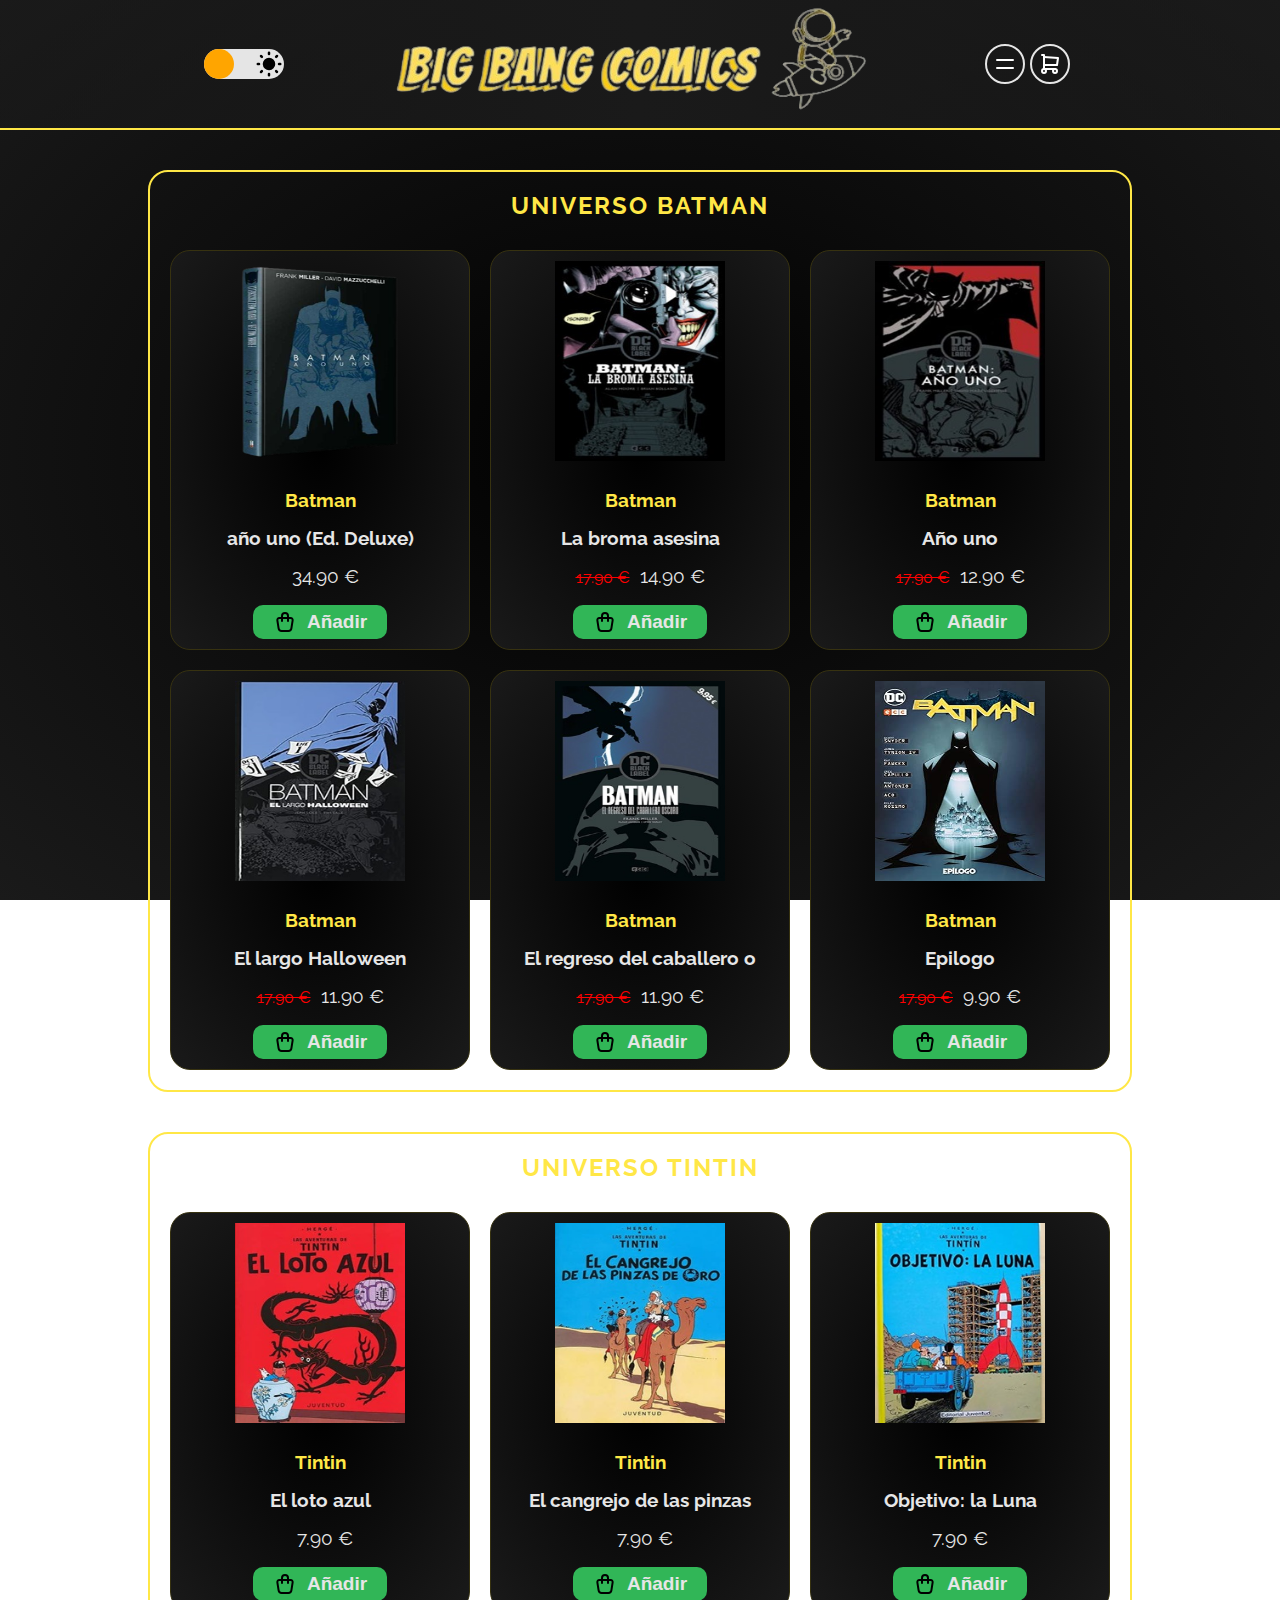
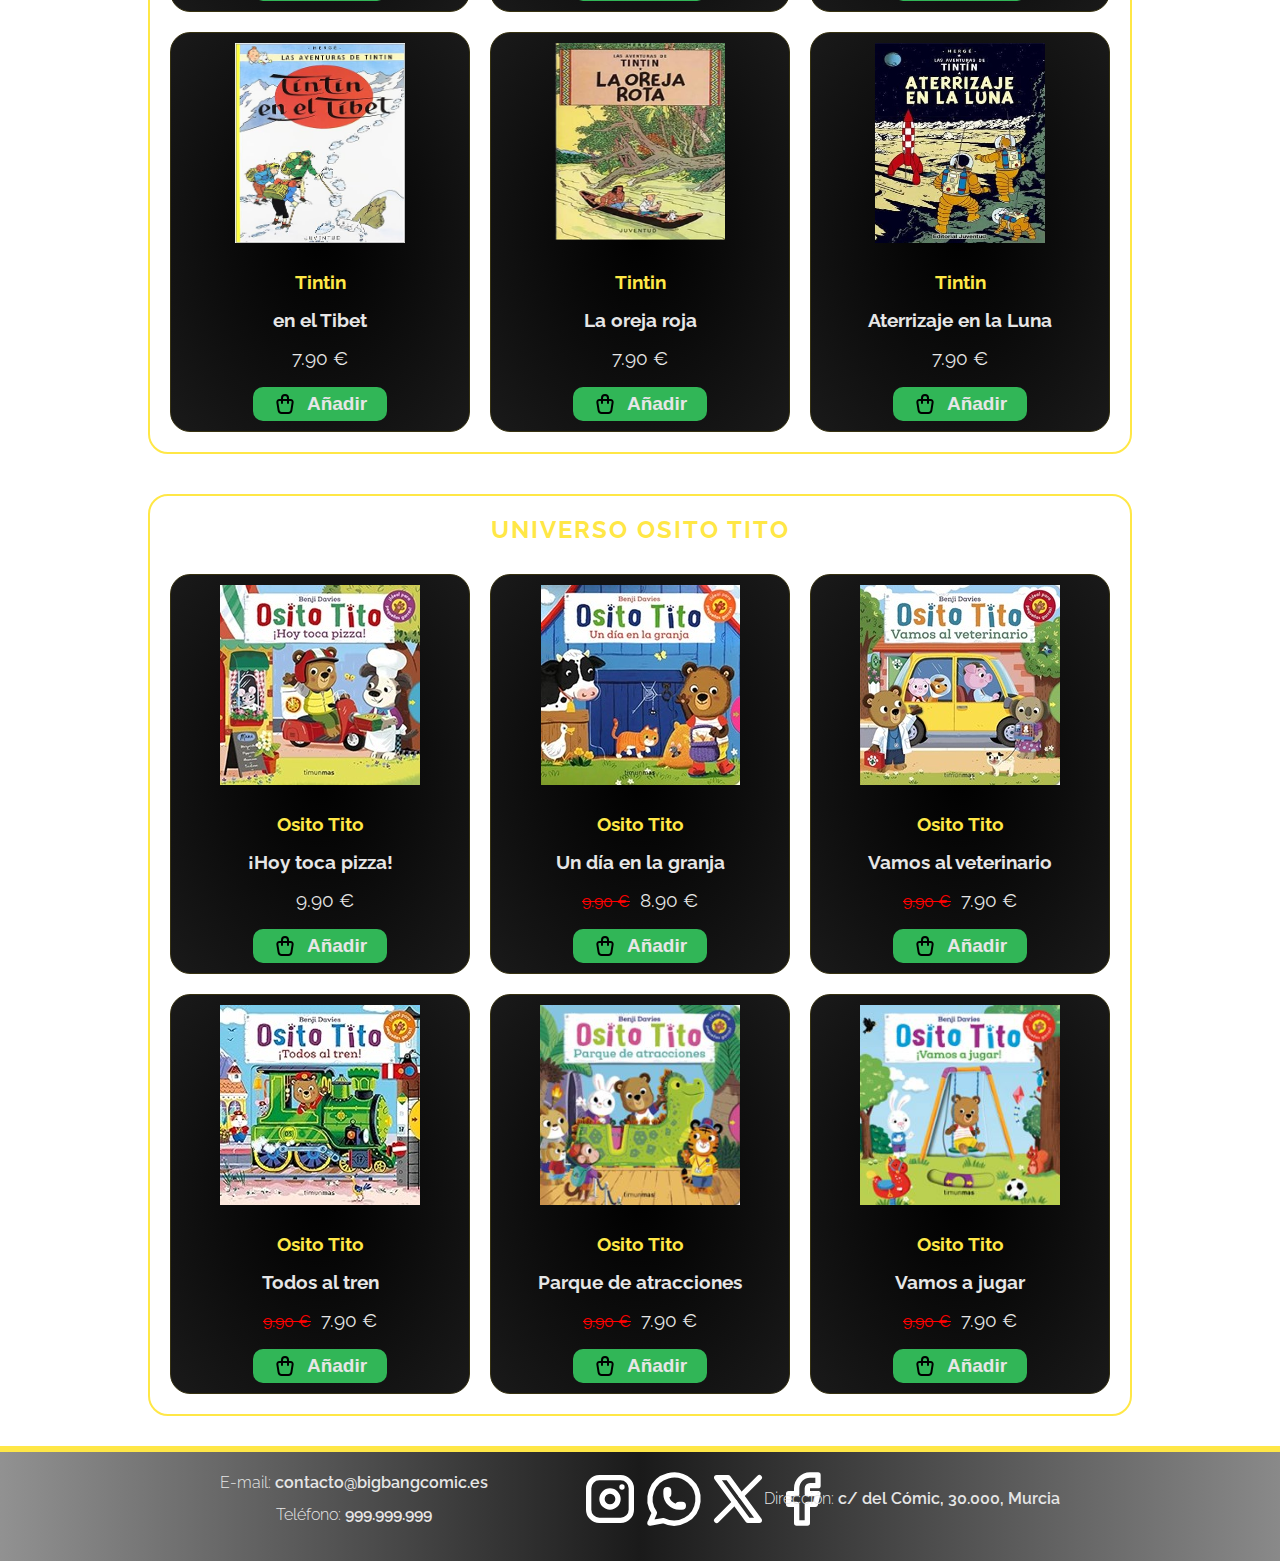
==== index.html @ 3206ce64 "first commit" ====
<!DOCTYPE html>
<html lang="es">
<head>
    <meta charset="UTF-8">
    <meta name="viewport" content="width=device-width, initial-scale=1.0">
    <title>Big Bang - Index </title>
    <link rel="preconnect" href="https://fonts.googleapis.com">
    <link rel="preconnect" href="https://fonts.gstatic.com" crossorigin>
    <link href="https://fonts.googleapis.com/css2?family=Playfair+Display:ital,wght@0,700;1,700&family=Raleway:ital,wght@0,100..900;1,100..900&display=swap" rel="stylesheet">
    <link rel="stylesheet" href="/CSS/style.css">
</head>

<body>

        <header class="header">
            <div class="header-contenedor centrar-min">
    
                <div class="interruptor">
                    <button class="pulsador-modo" id="pulsador-modo">
                        <span> <img src="/imagenes/iconos/moon.svg" alt="" class="luna"> </span>
                        <span> <img src="/imagenes/iconos/sun.svg" class="sol" alt=""> </span>
                    </button>
                </div>
    
                <div class="logo-nombre">
                    <div class="nombre">
                        <img class="nombre" src="/imagenes/img/banner-nombre.png" alt="" class="nombre-cabecera">
                    </div>
                    
                    <img src="/imagenes/img/batman.png" alt="" class="batman-img">

                </div>
                
                <div class="botones">
                    <div class="btn" id="interruptor-menu">
                        <img src="/imagenes/iconos/menu-blanco.svg" id="menu" class="menu" alt="">
                    </div>
                    
    
                    <div class="btn" id="compra">
                        <img src="/imagenes/iconos/carro-blanco.svg" alt="" id="carro">
                    </div>


                </div>
            </div>


        </header>

        <!-- M E N U  -->
        <nav class="menu-principal" id="menu-principal">
            <img src="/imagenes/iconos/cerrar-blanco.svg" id="cerrar-menu" class="cerrar-menu" alt="">

            <div class="elemento-lista">
                <ul class="lista">
                    <li class="elemento-lista">
                        <div class="elemento-menu">
                            <a class="enlace-menu" href="/home.html"> Home </a>
                        </div>
                    </li>

                    <li class="elemento-lista">
                        <div class="elemento-menu">
                            <a class="enlace-menu" href="/index.html"> Cómics </a>
                        </div>
                    </li>
        
                    <li class="elemento-lista">
                        <div class="elemento-menu">
                            <a class="enlace-menu" href="/contacto.html"> Contacto </a>
                        </div>
                    </li>
                </ul>
            </div>
        </nav> 

        <!-- CARRITO -->
        <div class="contenedor-carrito" id="contenedor-carrito">
            <ul>
                <li class="menu-compra"> 
                    <div class="carrito" id="carrito">
                        <img src="/imagenes/iconos/cerrar-blanco.svg" id="cerrar-carrito" class="cerrar-carrito" alt="">
                        <table class="lista-carrito">
                            <thead>
                                <tr>
                                    <th>Artículo</th>
                                    <th>Precio</th>
                                    <th>Cantidad</th>
                                    <th></th>
                                </tr>
                            </thead>
    
                            <tbody></tbody>
                        </table>

                        <a id="vaciar" class="vaciar"> Vaciar Carrito</a>
                    </div>
                </li>
            </ul>
        </div> 
        
        <!-- MAIN -->

        <main class="main-productos centrar-max">
            <section class="seccion seccion-batman centrar" id="lista-productos">
                <div class="elemento-index desplegable" id="elemento-menu">
                    <div class="titulo-seccion">
                        <h2>Universo Batman</h2>
                    </div>
                </div>
                
                <div class="contenidos centrar-max">

                    <div class="contenido-principal centrar-max">

                        <div class="elemento-seccion-principal centrar-max">

                            <div class="imagen-seccion-principal">
                                <img src="/imagenes/img/batman-05.png" alt="" class="imagen-producto-principal imagen-principal-batman">
                            </div>

                            <div class="producto-seccion-principal">
                                <div class="datos-seccion info-producto">
                                    <div class="titulo-datos" id="b5">
                                        <div>
                                            <h4 class="nombre-seccion nombre-producto"> Batman </h4>
                                        </div>

                                        <div>
                                            <h4 class="nombre-titulo nombre-producto"> año uno (Ed. Deluxe) </h4>
                                        </div>
                                    </div>
                                    <div class="precio-datos">
                                        <p> <p class="precio-producto"> 34.90 €</p>
                                    </div>

                                    <button class="agregar-seccion">
                                        <img src="/imagenes/iconos/bolsa-compra-negra.svg" alt="" class="agregar-carrito">
                                        <p class="agregar-carrito">Añadir</p>
                                    </button>
                                </div>

                            </div>

                            
                        </div>
                    
                        <div class="elemento-seccion-principal centrar-max">

                            <div class="imagen-seccion-principal">
                                <img src="/imagenes/img/batman-2.jpeg" alt="" class="imagen-producto-principal imagen-principal-batman">
                            </div>

                            <div class="producto-seccion-principal">
                                <div class="datos-seccion info-producto">
                                    <div class="titulo-datos" id="b2">
                                        <div>
                                            <h4 class="nombre-seccion nombre-producto"> Batman </h4>
                                        </div>

                                        <div>
                                            <h4 class="nombre-titulo nombre-producto"> La broma asesina </h4>
                                        </div>
                                    </div>
                                    <div class="precio-datos">
                                        <p><span>17.90 €</span> <p class="precio-producto"> 14.90 €</p>
                                    </div>

                                    <button class="agregar-seccion">
                                        <img src="/imagenes/iconos/bolsa-compra-negra.svg" alt="" class="agregar-carrito">
                                        <p class="agregar-carrito">Añadir</p>
                                    </button>
                                </div>

                            </div>

                            
                        </div>

                        <div class="elemento-seccion-principal centrar-max">

                            <div class="imagen-seccion-principal">
                                <img src="/imagenes/img/batman-1.jpeg" alt="" class="imagen-producto-principal imagen-principal-batman">
                            </div>

                            <div class="producto-seccion-principal">
                                <div class="datos-seccion info-producto">
                                    <div class="titulo-datos titulo-datos-secundario" id="b3">
                                        <div>
                                            <h4 class="nombre-seccion nombre-producto"> Batman </h4>
                                        </div>

                                        <div>
                                            <h4 class="nombre-titulo nombre-producto"> Año uno </h4>
                                        </div>
                                    </div>
                                    <div class="precio-datos">
                                        <p> <span>17.90 €</span> </p> <p class="precio-producto"> 12.90 €</p>
                                    </div>
                                    <button class="agregar-seccion">
                                        <img src="/imagenes/iconos/bolsa-compra-negra.svg" alt="" class="agregar-carrito">
                                        <p class="agregar-carrito">Añadir</p>
                                    </button>
                                </div>
                            </div>

                            
                        </div>

                        <div class="elemento-seccion-principal centrar-max">

                            <div class="imagen-seccion-principal">
                                <img src="/imagenes/img/batman-4.jpg" alt="" class="imagen-producto-principal imagen-principal-batman">
                            </div>

                            <div class="producto-seccion-principal">
                                <div class="datos-seccion info-producto">
                                    <div class="titulo-datos titulo-datos-secundario" id="b4">
                                        <div>
                                            <h4 class="nombre-seccion nombre-producto"> Batman </h4>
                                        </div>

                                        <div>
                                            <h4 class="nombre-titulo nombre-producto"> El largo Halloween </h4>
                                        </div>
                                    </div>
                                    <div class="precio-datos">
                                        <p> <span>17.90 €</span> </p> <p class="precio-producto"> 11.90 €</p>
                                    </div>
                                    <button class="agregar-seccion">
                                        <img src="/imagenes/iconos/bolsa-compra-negra.svg" alt="" class="agregar-carrito">
                                        <p class="agregar-carrito">Añadir</p>
                                    </button>
                                </div>
                            </div>

                            
                        </div>

                        <div class="elemento-seccion-principal centrar-max">

                            <div class="imagen-seccion-principal">
                                <img src="/imagenes/img/batman-3pg.jpg" alt="" class="imagen-producto-principal imagen-principal-batman">
                            </div>

                            <div class="producto-seccion-principal">
                                <div class="datos-seccion info-producto">
                                    <div class="titulo-datos titulo-datos-secundario" id="b3">
                                        <div>
                                            <h4 class="nombre-seccion nombre-producto"> Batman </h4>
                                        </div>

                                        <div>
                                            <h4 class="nombre-titulo nombre-producto"> El regreso del caballero o </h4>
                                        </div>
                                    </div>
                                    <div class="precio-datos">
                                        <p> <span>17.90 €</span> </p> <p class="precio-producto"> 11.90 €</p>
                                    </div>
                                    <button class="agregar-seccion">
                                        <img src="/imagenes/iconos/bolsa-compra-negra.svg" alt="" class="agregar-carrito">
                                        <p class="agregar-carrito">Añadir</p>
                                    </button>
                                </div>
                            </div>

                            
                        </div>

                        <div class="elemento-seccion-principal centrar-max">

                            <div class="imagen-seccion-principal">
                                <img src="/imagenes/img/batman-06.jpg" alt="" class="imagen-producto-principal imagen-principal-batman">
                            </div>

                            <div class="producto-seccion-principal">
                                <div class="datos-seccion info-producto">
                                    <div class="titulo-datos titulo-datos-secundario" id="b6">
                                        <div>
                                            <h4 class="nombre-seccion nombre-producto"> Batman </h4>
                                        </div>

                                        <div>
                                            <h4 class="nombre-titulo nombre-producto"> Epilogo </h4>
                                        </div>
                                    </div>
                                    <div class="precio-datos">
                                        <p> <span>17.90 €</span> </p> <p class="precio-producto"> 9.90 €</p>
                                    </div>
                                    <button class="agregar-seccion">
                                        <img src="/imagenes/iconos/bolsa-compra-negra.svg" alt="" class="agregar-carrito">
                                        <p class="agregar-carrito">Añadir</p>
                                    </button>
                                </div>
                            </div>

                            
                        </div>
                    </div>



                </div>

            </section>

            <section class="seccion seccion-tintin" id="lista-productos">
                <div class="elemento-index desplegable" id="elemento-menu">
                    <div class="titulo-seccion">
                        <h2>Universo Tintin</h2>
                    </div>
                </div>
                
                <div class="contenidos centrar-max">

                    <div class="contenido-principal centrar-max">

                        <div class="elemento-seccion-principal centrar-max">

                            <div class="imagen-seccion-principal">
                                <img src="/imagenes/img/tintin1.webp" alt="" class="imagen-producto-principal imagen-principal-tintin">
                            </div>

                            <div class="producto-seccion-principal">
                                <div class="datos-seccion info-producto">
                                    <div class="titulo-datos" id="t1">
                                        <div>
                                            <h4 class="nombre-seccion nombre-producto"> Tintin </h4>
                                        </div>

                                        <div>
                                            <h4 class="nombre-titulo nombre-producto"> El loto azul </h4>
                                        </div>
                                    </div>
                                    <div class="precio-datos">
                                        <p> <p class="precio-producto"> 7.90 €</p>
                                    </div>

                                    <button class="agregar-seccion">
                                        <img src="/imagenes/iconos/bolsa-compra-negra.svg" alt="" class="agregar-carrito">
                                        <p class="agregar-carrito">Añadir</p>
                                    </button>
                                </div>

                            </div>

                            
                        </div>
                    
                        <div class="elemento-seccion-principal centrar-max">

                            <div class="imagen-seccion-principal">
                                <img src="/imagenes/img/tintin2.webp" alt="" class="imagen-producto-principal imagen-principal-tintin">
                            </div>

                            <div class="producto-seccion-principal">
                                <div class="datos-seccion info-producto">
                                    <div class="titulo-datos" id="t2">
                                        <div>
                                            <h4 class="nombre-seccion nombre-producto"> Tintin </h4>
                                        </div>

                                        <div>
                                            <h4 class="nombre-titulo nombre-producto"> El cangrejo de las pinzas</h4>
                                        </div>
                                    </div>
                                    <div class="precio-datos">
                                        <p> <p class="precio-producto"> 7.90 €</p>
                                    </div>

                                    <button class="agregar-seccion">
                                        <img src="/imagenes/iconos/bolsa-compra-negra.svg" alt="" class="agregar-carrito">
                                        <p class="agregar-carrito">Añadir</p>
                                    </button>
                                </div>

                            </div>

                            
                        </div>

                        <div class="elemento-seccion-principal centrar-max">

                            <div class="imagen-seccion-principal">
                                <img src="/imagenes/img/tintin3jpg.jpg" alt="" class="imagen-producto-principal imagen-principal-tintin">
                            </div>

                            <div class="producto-seccion-principal">
                                <div class="datos-seccion info-producto">
                                    <div class="titulo-datos titulo-datos-secundario" id="t3">
                                        <div>
                                            <h4 class="nombre-seccion nombre-producto"> Tintin </h4>
                                        </div>

                                        <div>
                                            <h4 class="nombre-titulo nombre-producto"> Objetivo: la Luna </h4>
                                        </div>
                                    </div>
                                    <div class="precio-datos">
                                        <p class="precio-producto"> 7.90 €</p>
                                    </div>
                                    <button class="agregar-seccion">
                                        <img src="/imagenes/iconos/bolsa-compra-negra.svg" alt="" class="agregar-carrito">
                                        <p class="agregar-carrito">Añadir</p>
                                    </button>
                                </div>
                            </div>

                            
                        </div>

                        <div class="elemento-seccion-principal centrar-max">

                            <div class="imagen-seccion-principal">
                                <img src="/imagenes/img/tintin4.jpg" alt="" class="imagen-producto-principal imagen-principal-tintin">
                            </div>

                            <div class="producto-seccion-principal">
                                <div class="datos-seccion info-producto">
                                    <div class="titulo-datos titulo-datos-secundario" id="t4">
                                        <div>
                                            <h4 class="nombre-seccion nombre-producto"> Tintin </h4>
                                        </div>

                                        <div>
                                            <h4 class="nombre-titulo nombre-producto"> en el Tibet </h4>
                                        </div>
                                    </div>
                                    <div class="precio-datos">
                                        <p class="precio-producto"> 7.90 €</p>
                                    </div>
                                    <button class="agregar-seccion">
                                        <img src="/imagenes/iconos/bolsa-compra-negra.svg" alt="" class="agregar-carrito">
                                        <p class="agregar-carrito">Añadir</p>
                                    </button>
                                </div>
                            </div>

                            
                        </div>

                        <div class="elemento-seccion-principal centrar-max">

                            <div class="imagen-seccion-principal">
                                <img src="/imagenes/img/tintin-5.png" alt="" class="imagen-producto-principal imagen-principal-tintin">
                            </div>

                            <div class="producto-seccion-principal">
                                <div class="datos-seccion info-producto">
                                    <div class="titulo-datos titulo-datos-secundario" id="t5">
                                        <div>
                                            <h4 class="nombre-seccion nombre-producto"> Tintin </h4>
                                        </div>

                                        <div>
                                            <h4 class="nombre-titulo nombre-producto"> La oreja roja </h4>
                                        </div>
                                    </div>
                                    <div class="precio-datos">
                                         <p class="precio-producto"> 7.90 €</p>
                                    </div>
                                    <button class="agregar-seccion">
                                        <img src="/imagenes/iconos/bolsa-compra-negra.svg" alt="" class="agregar-carrito">
                                        <p class="agregar-carrito">Añadir</p>
                                    </button>
                                </div>
                            </div>

                            
                        </div>

                        <div class="elemento-seccion-principal centrar-max">

                            <div class="imagen-seccion-principal">
                                <img src="/imagenes/img/tintin-06.jpg" alt="" class="imagen-producto-principal imagen-principal-tintin">
                            </div>

                            <div class="producto-seccion-principal">
                                <div class="datos-seccion info-producto">
                                    <div class="titulo-datos titulo-datos-secundario" id="t6">
                                        <div>
                                            <h4 class="nombre-seccion nombre-producto"> Tintin </h4>
                                        </div>

                                        <div>
                                            <h4 class="nombre-titulo nombre-producto"> Aterrizaje en la Luna </h4>
                                        </div>
                                    </div>
                                    <div class="precio-datos">
                                        <p class="precio-producto"> 7.90 €</p>
                                    </div>
                                    <button class="agregar-seccion">
                                        <img src="/imagenes/iconos/bolsa-compra-negra.svg" alt="" class="agregar-carrito">
                                        <p class="agregar-carrito">Añadir</p>
                                    </button>
                                </div>
                            </div>

                            
                        </div>

                    </div>

                </div>


            </section>

            <section class="seccion seccion-osito" id="lista-productos">
                <div class="elemento-index desplegable centrar-min" id="elemento-menu">
                    <div class="titulo-seccion">
                        <h2>Universo Osito Tito</h2>
                    </div>

                </div>
                
                <div class="contenidos centrar-max">

                    <div class="contenido-principal centrar-max">

                        <div class="elemento-seccion-principal centrar-max">

                            <div class="imagen-seccion-principal">
                                <img src="/imagenes/img/osito-tito1.jpg" alt="" class="imagen-producto-principal imagen-principal-osito">
                            </div>

                            <div class="producto-seccion-principal">
                                <div class="datos-seccion info-producto">
                                    <div class="titulo-datos" id="o1">
                                        <div>
                                            <h4 class="nombre-seccion nombre-producto"> Osito Tito </h4>
                                        </div>

                                        <div>
                                            <h4 class="nombre-titulo nombre-producto"> ¡Hoy toca pizza! </h4>
                                        </div>
                                    </div>
                                    <div class="precio-datos">
                                        <p> <p class="precio-producto"> 9.90 €</p>
                                    </div>

                                    <button class="agregar-seccion">
                                        <img src="/imagenes/iconos/bolsa-compra-negra.svg" alt="" class="agregar-carrito">
                                        <p class="agregar-carrito">Añadir</p>
                                    </button>
                                </div>

                            </div>

                            
                        </div>
                    
                        <div class="elemento-seccion-principal centrar-max">

                            <div class="imagen-seccion-principal">
                                <img src="/imagenes/img/osito-tito2.jpg" alt="" class="imagen-producto-principal imagen-principal-osito">
                            </div>

                            <div class="producto-seccion-principal">
                                <div class="datos-seccion info-producto">
                                    <div class="titulo-datos" id="o2">
                                        <div>
                                            <h4 class="nombre-seccion nombre-producto"> Osito Tito </h4>
                                        </div>

                                        <div>
                                            <h4 class="nombre-titulo nombre-producto"> Un día en la granja</h4>
                                        </div>
                                    </div>
                                    <div class="precio-datos">
                                        <p> <span>9.90 €</span> </p> <p class="precio-producto"> 8.90 €</p>
                                    </div>

                                    <button class="agregar-seccion">
                                        <img src="/imagenes/iconos/bolsa-compra-negra.svg" alt="" class="agregar-carrito">
                                        <p class="agregar-carrito">Añadir</p>
                                    </button>
                                </div>

                            </div>

                            
                        </div>
                    
                        <div class="elemento-seccion-principal centrar-max">

                            <div class="imagen-seccion-principal">
                                <img src="/imagenes/img/osito-tito3.jpg" alt="" class="imagen-producto-principal imagen-principal-osito">
                            </div>

                            <div class="producto-seccion-principal">
                                <div class="datos-seccion info-producto">
                                    <div class="titulo-datos titulo-datos-secundario" id="02">
                                        <div>
                                            <h4 class="nombre-seccion nombre-producto"> Osito Tito </h4>
                                        </div>

                                        <div>
                                            <h4 class="nombre-titulo nombre-producto"> Vamos al veterinario </h4>
                                        </div>
                                    </div>
                                    <div class="precio-datos">
                                        <p> <span>9.90 €</span> </p> <p class="precio-producto"> 7.90 €</p>
                                    </div>
                                    <button class="agregar-seccion">
                                        <img src="/imagenes/iconos/bolsa-compra-negra.svg" alt="" class="agregar-carrito">
                                        <p class="agregar-carrito">Añadir</p>
                                    </button>
                                </div>
                            </div>

                            
                        </div>
    
                        <div class="elemento-seccion-principal centrar-max">

                            <div class="imagen-seccion-principal">
                                <img src="/imagenes/img/osito-tito4.jpg" alt="" class="imagen-producto-principal imagen-principal-osito">
                            </div>

                            <div class="producto-seccion-principal">
                                <div class="datos-seccion info-producto">
                                    <div class="titulo-datos titulo-datos-secundario" id="o4">
                                        <div>
                                            <h4 class="nombre-seccion nombre-producto"> Osito Tito </h4>
                                        </div>

                                        <div>
                                            <h4 class="nombre-titulo nombre-producto"> Todos al tren </h4>
                                        </div>
                                    </div>
                                    <div class="precio-datos">
                                        <p> <span>9.90 €</span> </p> <p class="precio-producto"> 7.90 €</p>
                                    </div>
                                    <button class="agregar-seccion">
                                        <img src="/imagenes/iconos/bolsa-compra-negra.svg" alt="" class="agregar-carrito">
                                        <p class="agregar-carrito">Añadir</p>
                                    </button>
                                </div>

                            </div>

                            
                        </div>
                
                        <div class="elemento-seccion-principal centrar-max">

                            <div class="imagen-seccion-principal">
                                <img src="/imagenes/img/osito-tito5.webp" alt="" class="imagen-producto-principal imagen-principal-osito">
                            </div>

                            <div class="producto-seccion-principal">
                                <div class="datos-seccion info-producto">
                                    <div class="titulo-datos titulo-datos-secundario" id="o5">
                                        <div>
                                            <h4 class="nombre-seccion nombre-producto"> Osito Tito </h4>
                                        </div>

                                        <div>
                                            <h4 class="nombre-titulo nombre-producto"> Parque de atracciones </h4>
                                        </div>
                                    </div>
                                    <div class="precio-datos">
                                        <p> <span>9.90 €</span> </p> <p class="precio-producto"> 7.90 €</p>
                                    </div>
                                    <button class="agregar-seccion">
                                        <img src="/imagenes/iconos/bolsa-compra-negra.svg" alt="" class="agregar-carrito">
                                        <p class="agregar-carrito">Añadir</p>
                                    </button>
                                </div>
                            </div>

                            
                        </div>

                                            
                        <div class="elemento-seccion-principal centrar-max">

                            <div class="imagen-seccion-principal">
                                <img src="/imagenes/img/osito-tito6.webp" alt="" class="imagen-producto-principal imagen-principal-osito">
                            </div>

                            <div class="producto-seccion-principal">
                                <div class="datos-seccion info-producto">
                                    <div class="titulo-datos titulo-datos-secundario" id="o6">
                                        <div>
                                            <h4 class="nombre-seccion nombre-producto"> Osito Tito </h4>
                                        </div>

                                        <div>
                                            <h4 class="nombre-titulo nombre-producto"> Vamos a jugar </h4>
                                        </div>
                                    </div>
                                    <div class="precio-datos">
                                        <p> <span>9.90 €</span> </p> <p class="precio-producto"> 7.90 €</p>
                                    </div>
                                    <button class="agregar-seccion">
                                        <img src="/imagenes/iconos/bolsa-compra-negra.svg" alt="" class="agregar-carrito">
                                        <p class="agregar-carrito">Añadir</p>
                                    </button>
                                </div>
                            </div>

                            
                        </div>

                    </div>



                </div>


            </section>
        </main>


        
        <footer class="footer">
            <div class="menu-footer centrar">

                <div class="elementos-footer">
                        <p><span>E-mail: </span>  contacto@bigbangcomic.es</p>
                        <p><span>Teléfono: </span> 999.999.999</p>
                </div>

                <div class="brand">
                    <img src="/imagenes/iconos/brand-instagram.svg" alt="">
                    <img src="/imagenes/iconos/brand-whatsapp.svg" alt="">
                    <img src="/imagenes/iconos/brand-x.svg" alt="">
                    <img src="/imagenes/iconos/brand-facebook.svg" alt="">
                </div>

                <div class="elementos-footer">
                    <p><span>Dirección:</span> c/ del Cómic, 30.000, Murcia </p>
                </div>
            </div>  
        </footer> 
    


        <script src="/JavaScript/modo.js"></script>
        <script src="/JavaScript/menu.js"></script>
        <script src="/JavaScript/desplegable.js"></script>
        <script src="/JavaScript/compra.js"></script>
    </body>
---- CSS/style.css ----
html{
    font-size: 62.5%; /* 1 rem = 10px */
}

*{
    box-sizing: border-box;
    margin: 0;
    padding: 0;
}

/* ------ ------  ------ ------  ------ ------ ------ ------ R O O T ------ ------  ------ ------  ------ ------ ------ ------ */

:root{
    --bg-body: radial-gradient(ellipse,#000000, #1a1a1a );
    --bg-card: linear-gradient(to right, #1a1a1a7a , #1a1a1a , #1a1a1a83 );
    --modo: #e5e5e5;
    --sombra: #1a1a1a;
    --text-color: #e6e6e6;
    --titulo-color: #ffe746;
    --bg-banner: linear-gradient( #12121260, #121212, #121212, #1212123e);
    --borde-principal: .6rem solid var(--amarillo-principal);

    --borde: .2rem solid var(--amarillo-principal);
    --amarillo-principal: #ffe746;
    --transicion: .3s ease;
    --blanco: #e6e6e6;
    --borde-bg: .1rem solid #373210;
    --borde-hover: .1rem solid var(--amarillo-principal);
}

body.claro{
    --bg-body: radial-gradient(ellipse,#ffffff, #e5e5e5);
    --bg-card: linear-gradient(to right, #fefefe, #fefefe);
    --sombra: #e5e5e5;
    --borde-bg: .1rem solid #c8cbef;
    --modo: #010101;

    --text-color: #010101;
    --titulo-color: #010101;     
    --amarillo-principal:#ecbb06;
    --borde-principal: .6rem solid var(--amarillo-principal);
    --borde: .2rem solid var(--amarillo-principal);
}

/* ------ ------  ------ ------  ------ ------ ------ ------ */

/* ------ ------  ------ ------  ------ ------ ------ ------ C E N T R A R ------ ------  ------ ------  ------ ------ ------ ------ */
.centrar-min{
    max-width: 90rem;
    margin: 0 auto;
    background: radial-gradient();
}

.centrar{
    max-width: 110rem;
    margin: 0 auto;
}

.centrar-max{
    max-width: 180rem;
    margin: 0 auto;
}    

/* ------ ------  ------ ------  ------ ------ ------ ------ */

/* ------ ------  ------ ------  ------ ------ ------ ------ U T I L I D A D E S ------ ------  ------ ------  ------ ------ ------ ------ */

.desenfoque{
    filter: blur(.2rem);
    pointer-events: none;
}

.fondo-desenfoque{
    background: var(--bg-card);
    overflow-y: hidden;
}

.borrar{
    background-color: red;
    color: var(--text-color);
    display: flex;
    border-radius: 100%;
    cursor: pointer;
}

/* ------ ------  ------ ------  ------ ------ ------ ------ */


body{
    background: var(--bg-body);
    background-size: cover; /* Ajusta el tamaño del fondo */
    background-attachment: fixed;
    color: var(--text-color);
    font-family: "Raleway", sans-serif;
    font-size: 1.6rem;
    line-height: 2;
    cursor: default;
    overflow-y: scroll;
    height: 100vh;
    transition: all (var(--transicion));
}

/* ------ ------  ------ ------  ------ ------ ------ ------ H E A D E R ------ ------  ------ ------  ------ ------ ------ ------ */

header{
    width: 100%;
    height: 13rem;
    padding: 1.5rem;
    font-size: 1.5;
    font-weight: 600;
    margin: 0 auto;
    background: var(--bg-card);
    border-bottom: var(--borde);
    display: flex;
    justify-content: center;
    align-items: center;
    overflow: hidden;
}

.header-contenedor{
    display: flex;
    width: 100%;
    justify-content: space-between;
    align-items: center;
    padding: 2rem 2rem;
    height: 8rem;
}

/* modo */

.interruptor{
    display: flex;
    flex-direction: column;
    justify-content: center;
    align-items: center;
    width: 12%;
    border-radius: 10%;
    transition: all .2s ease;
    gap: 2rem;
    width: 8%;
}

.pulsador-modo{
    background: var(--modo);
    border-radius: 100rem;
    border: none;
    position: relative;
    cursor: pointer;
    display: flex;
    align-items: center;
    justify-content: space-between;
    outline: none;
    width: 8rem;
}

.pulsador-modo::after{
    content: "";
    display: block;
    width: 3rem;
    height: 3rem;
    position: absolute;
    background-color: #fff;
    top: 0;
    left: 0;
    right: unset;
    border-radius: 10rem;
    transform: all var(--transicion);
    background: orange;
}

.pulsador-modo span {
    width: 3rem;
    height: 3rem;
    line-height: 3rem;
    display: block;
    background: none;
    color: #fff;
    display: flex;
}

.active{
    background-color: var(--modo);
}

.pulsador-modo.active::after {
    right: 0;
    left: unset;
}

/* banner */

.logo-nombre{
    display: flex;
    justify-content: center;
    align-items: center; 
    width: 100%;
    height: 5rem;
    transition: transform 2s ease;
    position: relative;
}

.nombre-cabecera{
    z-index: 2;
}

.logo-nombre img{
    width: 50rem;
}

.header-contenedor:hover .batman-img{
    transform: translateY(3rem) translateX(-26rem) scale(.3);
}

.nombre{
    padding: 1rem;
}

.batman-img{
    display: inline-block;
    position: absolute;
    transition: transform 2s ease;
    transform: translateY(11rem) translateX(-26rem) scale(.3);
    filter: drop-shadow(.5rem .5rem .5rem var(--sombra));
}

/* botones */

.botones{
    display: flex;
    justify-content: space-around;
    align-items: center;
    width: 10%;
    gap: .5rem;
}

.btn{
    display: flex;
    justify-content: center;
    align-items: center;
    cursor: pointer;
    border: .2rem solid var(--text-color);
    border-radius: 2rem;
    width: 4rem;
    height: 4rem;
    transition: transform var(--transicion);
}

.btn:hover{
    transform: scale(1.1);
}

/* ------ ------  ------ ------  ------ ------ ------ ------ */


/* ------ ------  ------ ------  ------ ------ ------ ------ M E N U ------ ------  ------ ------  ------ ------ ------ ------ */

.menu-principal{
    position: fixed;
    top: 2rem;
    right: -2rem; 
    height: auto;
    width: 20rem;
    display: none;
    align-items: center;
    justify-content: center;
    background: var(--bg-body);
    color: var(--text-color);
    border: var(--borde-bg);
    border-top-left-radius: 2rem;
    border-bottom-left-radius: 2rem;
}

.cerrar-menu{
    margin: .5rem;
    padding: .5rem;
    cursor: pointer;
    transition: all var(--transicion);
    border-radius: 100%;
    position: absolute;
    top: 0;
    left: 0;
}


.cerrar-menu:hover{
    background-color: var(--sombra);
    transform: scale(1.3rem);
}

.lista{
    display: flex;
    flex-direction: column;
    justify-content: center;
    width: 100%;
    align-items: center;
    margin: 3rem 0 2rem 0;
    cursor: pointer;
}

.elemento-lista{
    list-style: none;
    width: 100%;
    display: flex;
    flex-direction: column;
    justify-content: center;
    align-items: center;
    text-align: center;
    overflow: hidden;
}

.elemento-menu{
    padding: 0 2rem;
    border-radius: 2rem;
}


.elemento-menu:hover{
    background: var(--sombra);
}

.enlace-menu{
    color: var(--text-color);
    text-decoration: none;
    height: 9rem;
}


.rotar {
    transform: rotate(45deg);
}


.flex{
    display: flex;
}


/* ------ ------  ------ ------  ------ ------ ------ ------ */


/* ------ ------  ------ ------  ------ ------ ------ ------ L I S T A   C O M P R A ------ ------  ------ ------  ------ ------ ------ ------ */

.carrito{
    position: fixed;
    top: 1rem;
    right: 1rem; 
    height: auto;
    width: 50%;
    display: none;
    flex-direction: column;
    align-items: center;
    justify-content: center;
    background: var(--bg-body);
    color: var(--text-color);
    border: var(--borde);
    border-radius: 2rem;
    padding: .8rem;
}

.menu-compra{
    position: fixed;
}

.cerrar-carrito{
    position: absolute;
    top: 0;
    left: 0;
    margin: .5rem;
    cursor: pointer;
    padding: 1rem;
}

.lista-carrito{
    text-align: center;
    width: 90%;
    border-collapse: collapse;
    margin: 2rem 0 1rem 0;

}

th{
    border-bottom: var(--borde);
}

td{
    width: auto;
}

td:first-child{
    width: 60%;
}

tr:nth-child(even){
    background-color: var(--sombra);
}

.vaciar{
    width: 70%;
    display: flex;
    justify-content: center;
    padding: .5rem;
    border-radius: 1.5rem;
    background-color: #ff0000;
    font-weight: 600;
    cursor: pointer;
    transition: all var(--transicion);
}

.vaciar:hover{
    background-color: #fd7474;
}





/* ------ ------  ------ ------  ------ ------ ------ ------ */


/* ------ ------  ------ ------  ------ ------ ------ ------ H O M E ------ ------  ------ ------  ------ ------ ------ ------ */
.main-productos{
    padding: 3rem 0;
    display: flex;
    flex-direction: column;
    justify-content: center;
    align-items: center;
    margin-top: 1rem;
    gap: 4rem;
}

.main-seccion{
    display: flex;
    flex-direction: column;
    gap: 2rem;
}

.seccion{
    display: flex;
    flex-direction: column;
    border: var(--borde);
    border-radius: 2rem;
} 


/* desplegable */

.elemento-index{
    display: flex;
    align-items: center;
    justify-content: center;
    gap: 1rem;
    padding: 0 1rem;
    border-radius: 2rem;
    transition: all var(--transicion);
    margin: .0 auto;
    width: 100%;
    padding-top: 1rem;
}





.titulo-seccion{
    color: var(--titulo-color);
    text-transform: uppercase;
    letter-spacing: .2rem;
}



/* contenidos */


.contenidos{
    padding: 2rem;
    transition: all var(--transicion);
    color: var(--amarillo-principal);
    border-radius: 1rem;
}


/* principales */

.contenido-principal{
    display: grid;
    grid-template-columns: repeat(3,1fr);
    transition: all var(--transicion);
    color: var(--text-color);
    gap: 2rem;
}



.elemento-seccion-principal{
    display: flex;
    flex-direction: column;
    align-items: center;
    border-radius: 2rem;
    border: var(--borde-bg);
    background: var(--sombra);
    transition: all var(--transicion);
    width: 30rem;
    background: var(--bg-body);
}


.elemento-seccion-principal:hover{
    background: var(--sombra);
    border: var(--borde-hover);
}

.imagen-seccion-principal{
    padding: 1rem;
    display: flex;
    justify-content: center;
    align-items: center;
}

.imagen-producto-principal{
    height: 20rem;
}

.imagen-principal-batman{
    width: 17rem;
}

.imagen-principal-tintin{
    width: 17rem;
}

.producto-seccion-principal{
    padding: 1rem;
    display: flex;
    flex-direction: column;
    justify-content: center;
    align-items: center;
}

.datos-seccion{
    display: flex;
    flex-direction: column;
    justify-content: center;
    align-items: center;
    font-size: 1.9rem;
    width: 100%;
    padding: 0;
}

.titulo-datos{
    display: flex;
    flex-direction: column;
    justify-content: center;
    align-items: center;
    text-align: center;
    width: 100%;
    color: var(--text-color);
}

.nombre-seccion{
    color: var(--titulo-color);
}

.titulo-datos h4 span{
    font-weight: 900;
    font-size: 2.5rem;
    color: var(--titulo-color);
}

.precio-datos{
    display: flex;
    gap: 1rem;
}

.precio-datos span{
    text-decoration: line-through;
    color: red;
    font-size: 1.6rem;
}

.agregar-seccion{
    border: none;
    display: flex;
    justify-content: center;
    align-items: center;
    font-size: 1.9rem;
    background: #31b657;
    color: var(--blanco);
    border-radius: 1rem;
    margin-top: 1rem;
    transition: all var(--transicion);
    cursor: pointer;
}

.agregar-seccion:hover{
    background-color: #90e5a8;
    color: var(--negro);
    transform: scale(1.1);
}

.agregar-seccion p{
    font-weight: 900;
}


/* ------ ------  ------ ------  ------ ------ ------ ------ C O N T A C T O ------ ------  ------ ------  ------ ------ ------ ------ */
.main-contacto{
    max-width: 70rem;
    margin: 0 auto;
}

.titulo-contacto{
    border-bottom: var(--borde);
}

.main-contacto h3{
    color: var(--titulo-color);
    text-transform: uppercase;
}


.formulario{
    max-width: 65rem;
    margin: 1.5rem auto;
}

.formulario fieldset{
    border: var(--borde-bg);
}

.formulario legend{
    margin-left: 3rem;
    text-transform: capitalize;
    letter-spacing: .2rem;
    padding: .5rem;
    border: var(--borde-bg);
    border-radius: 5%;
    padding: 0 1.5rem;
}

.campos{
    margin: 1rem 0;

}

.campo{
    display: flex;
    align-items: center;
    gap: 1rem;
    width: 95%;
    margin: 0 1rem;
}

.campo:last-child{
    align-items: start;
}

.campo-asuntos{
    display: flex;
}

.campo-asuntos select{
    border: none;
    font-size: 1.5rem;
    margin-left: .5rem;
    display: flex;
    justify-content: center;
}

.campo label{
    width: 15%;
    text-align: right;
    font-size: 1.7rem;
}

.campo input, textarea{
    width: 85%;
    margin-left: .5rem;
    font-size: 1.7rem;
}


.agregar-carrito{  
    padding: .5rem;
    margin: 0;
}

.agregar-carrito:nth-child(1){
    padding-left: 2rem;
}

.agregar-carrito:nth-child(2){
    padding-right: 2rem;
}

/* ------ ------  ------ ------  ------ ------ ------ ------ */



/* ------ ------  ------ ------  ------ ------ ------ ------ F O O T E R ------ ------  ------ ------  ------ ------ ------ ------ */

.footer{
    width: 100%;
    background: var(--bg-card);
    color: var(--text-color);
    font-size: 1.5;
    font-weight: 600;
    display: flex;
    padding: 1.5rem 0 3rem 0;
    border-top: var(--borde-principal);

}

.menu-footer{
    display: flex;
    grid-template-columns: repeat(3,1fr);
    justify-content: center;
    text-align: center;
    gap: 9rem;
    width: 100%;
}

.elementos-footer{
    display: flex;
    flex-direction: column;
    justify-content: center;
    align-items: center;
}

.enlace-footer{
    color: var(--text-color);
    text-decoration: none;
    transition: all var(--transicion);
}

.menu-footer span{
    font-weight: 300;
}

.enlace-footer:hover{
    transform: scale(1.1);
} 

.brand{
    display: flex;
}


/* ------ ------  ------ ------  ------ ------ ------ ------ */






/* ------ ------  ------ ------  ------ ------ ------ ------ U S ------ ------  ------ ------  ------ ------ ------ ------ */



/* ------ ------  ------ ------  ------ ------ ------ ------ */




.header-index{
    height: 100vh;
    width: 100%;
    display: flex;
    flex-direction: column;
    margin: 0;
    padding: 0;
}

.imagen-index{
    height: 100vh;
    width: 100%;
    display: flex;
    flex-direction: column;
    justify-content: space-between;
    background: linear-gradient(to top, black, black, indigo);
    position: relative;
    overflow: hidden;
}

.banner-index{
    margin-top: 4rem;
}

.banner-home{
    position: relative;
    display: flex;
    justify-content: center;
    text-align: center;
    align-items: center;
    position: relative;
    top: 10rem;
    width: 80rem;
}

.batman-joker{
    display: flex;
    justify-content: space-between;
    position: absolute;
    bottom: 0;
    opacity: .5;

}

.batman-index{
    position: absolute;
    bottom: 6em;
    left: 2rem;
    transform: scale(1.3);
}

.joker-index{
    position: absolute;
    bottom: 9rem;
    right: 2rem;
    transform: scale(1.3);
}

.header-contenedor-index{
    display: flex;
    justify-content: space-between;
    align-items: center;
    padding: .5rem 1rem;
    height: 20vh;
    border: var(--borde-bg);
}
.banner{
    width: 100%;
    background-color: indigo;
    height: 30vh;
    display: flex;
    justify-content: space-around;
}

.banner-uno{
    background-image: url(/imagenes/img/batman-1.jpeg);
    width: 30%;

}

.home-uno{
    width: 100%;
    height: 100vh;
    background: var(--bg-body);
    margin: 0;
}

.menu{
    display: flex;
    justify-content: center;
    align-items: center;
}

.main-home{
    margin: 0;
    padding: 0;
    height: 200vh;
}

.banner-main{
    width: 100%;
    height: 20rem;
    background-image: url(/imagenes/img/imagen-home.jpg);
    background-size: cover;
    background-position: center;
    margin-top: 5rem;
}

.secciones-home{
    margin-top: 5rem;
    display: flex;
    justify-content: center;
    align-items: center;
    gap: 4rem;
}

.seccion-home{
    width: 26rem;
    height: 31rem;
    border-radius: 2rem;
    display: flex;
    justify-content: center;
    align-items: center;
    flex-direction: column;
    border: var(--borde);
    overflow: hidden;
    cursor: pointer;
}

.imagen-tienda{
    background-image: url(/imagenes/img/imagen-tienda.jpg);
    background-size: cover;
    background-position: center;
    display: flex;
    justify-content: center;
    align-items: center;
    transform: scale(1.1);
    height: 100%;
    width: 100%;
}

.imagen-contacto{
    background-image: url(/imagenes/img/imagen-contacto.jpg);
    background-size: cover;
    background-position: center;
    display: flex;
    justify-content: center;
    align-items: center;
    transform: scale(1.1);
    height: 100%;
    width: 100%;
}

.imagen-nosotros{
    background-image: url(/imagenes/img/imagen-nosotros.jpg);
    background-size: cover;
    background-position: start;
    display: flex;
    justify-content: center;
    align-items: center;
    transform: scale(1.1);
    height: 100%;
    width: 100%;
}


.texto-tienda{
    display: flex;
    justify-content: center;
    align-items: center;
    height: 15%;
    width: 100%;
    background: var(--bg-body);
    z-index: 2;
    font-family: "Delius Swash Caps", cursive;
    font-weight: 400;
    font-style: normal;
    font-size: 2.4rem;
}

.home-dos{
    width: 100%;
    height: 100vh;
    background: var(--bg-body);
    margin: 0;
    display: flex;
    flex-direction: column;
    justify-content: space-between;
}

.sobrenosotros-home{
    font-family: "Delius Swash Caps", cursive;

    width: 60%;
    padding: 2rem;
    margin-top: 4rem;
}

.nosotros-home-titulo{
    font-weight: 600;
    font-style: normal;
    font-size: 2.4rem;
    text-align: center;
}

nosotros-home-texto{
    font-weight: 600;
    font-style: normal;
    font-size: 1.4rem;
}

.secciones-home a{
    text-decoration: none;
    color: var(--text-color);
}

.menu-home{
    display: flex;
    gap: 1rem;
    z-index: 1;
    position: relative;
}

.menu-home .interruptor{
    position: absolute;
    top: 0;
    margin-top: 5rem;
}

.menu-home .botones{
    position: absolute;
    top: 0;
    right: 0;
    margin-top: 5rem;
}
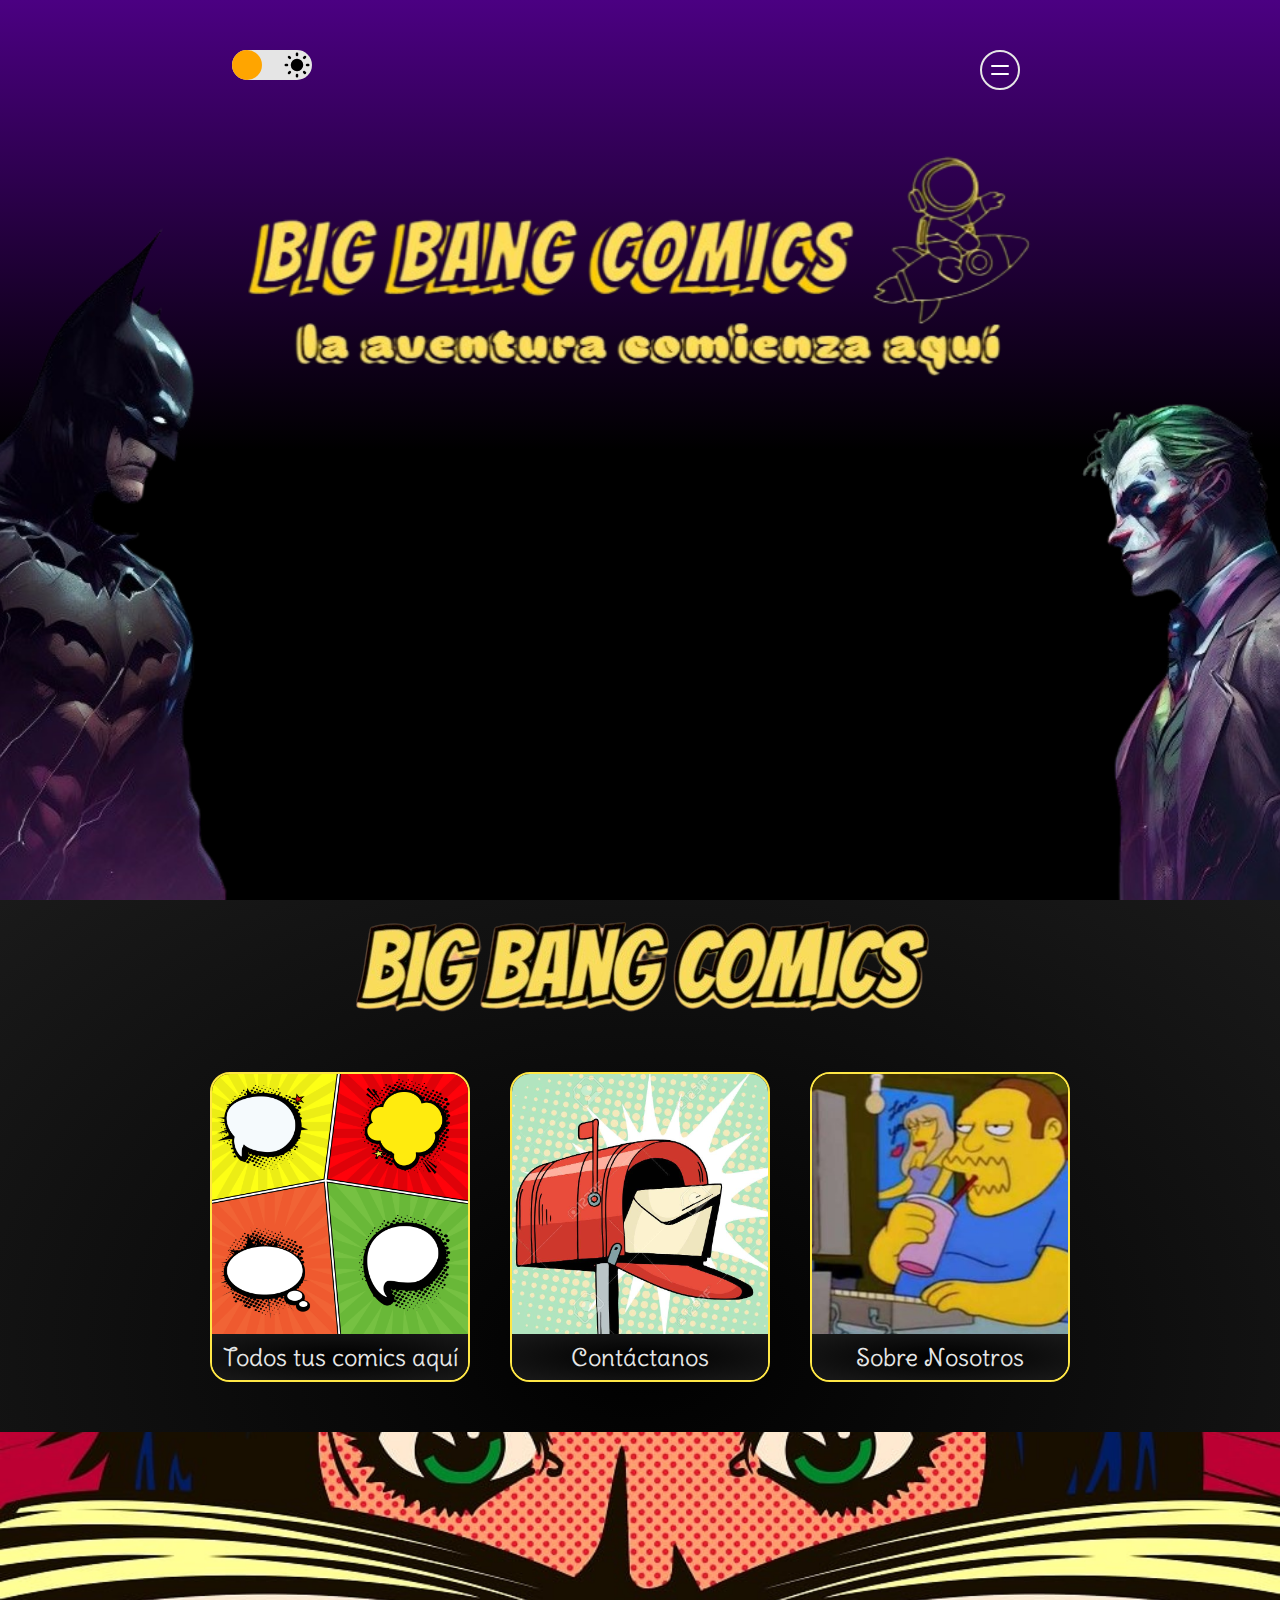
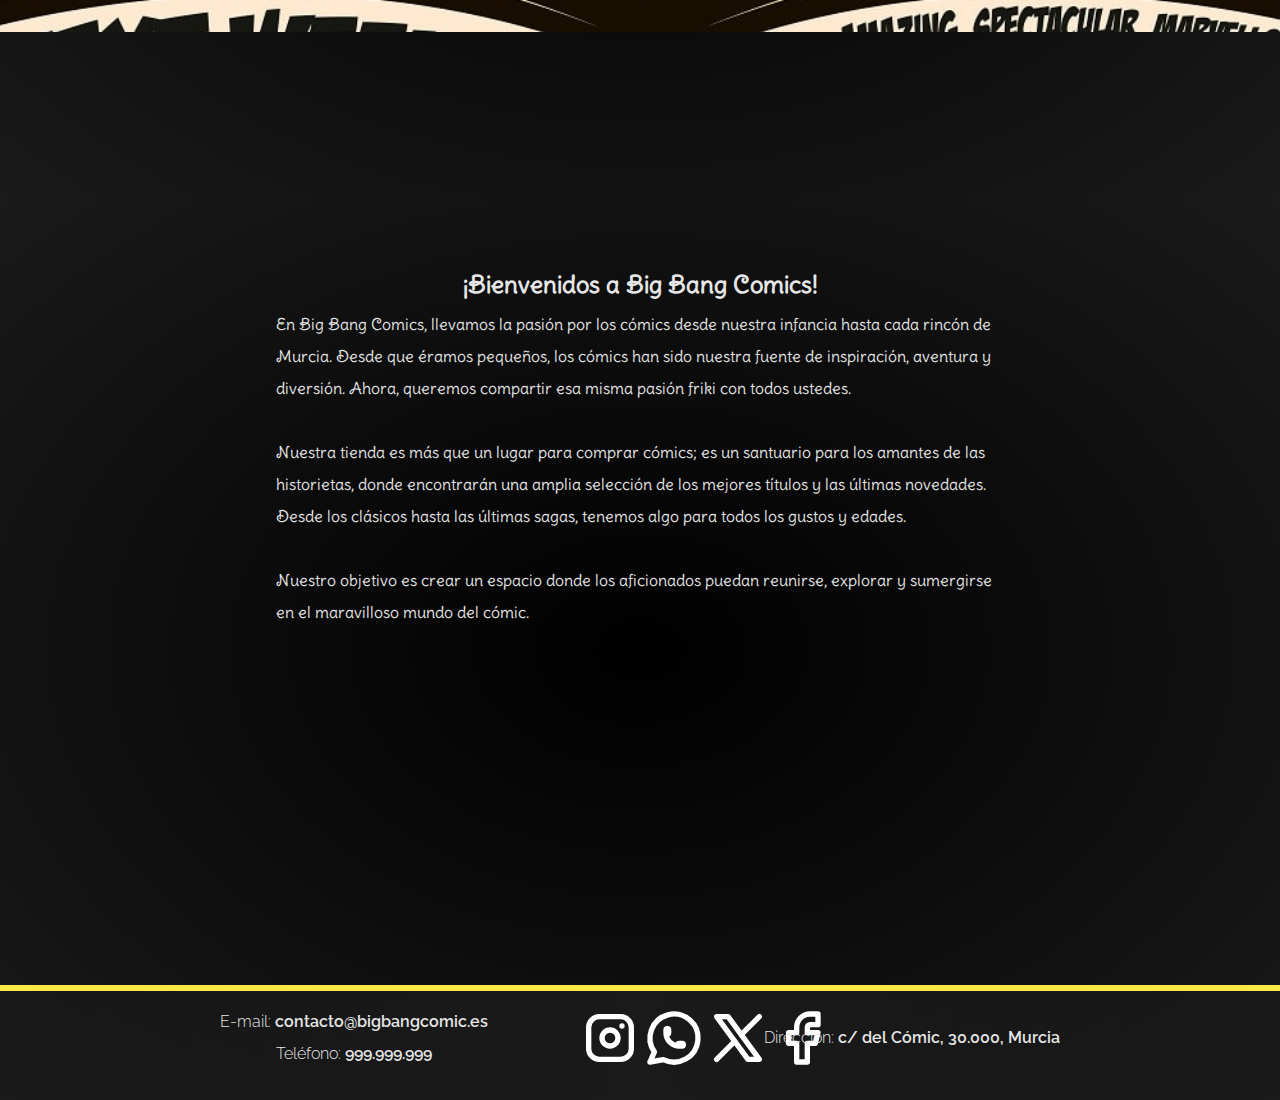
==== commit 93698566: "reemplazo home index" ====
--- a/index.html
+++ b/index.html
@@ -3,52 +3,50 @@
 <head>
     <meta charset="UTF-8">
     <meta name="viewport" content="width=device-width, initial-scale=1.0">
-    <title>Big Bang - Index </title>
+    <title>Big Bang - Home </title>
+    <!-- <link rel="stylesheet" href="css/normalize.css"> -->
     <link rel="preconnect" href="https://fonts.googleapis.com">
     <link rel="preconnect" href="https://fonts.gstatic.com" crossorigin>
     <link href="https://fonts.googleapis.com/css2?family=Playfair+Display:ital,wght@0,700;1,700&family=Raleway:ital,wght@0,100..900;1,100..900&display=swap" rel="stylesheet">
+    <link href="https://fonts.googleapis.com/css2?family=Delius+Swash+Caps&display=swap" rel="stylesheet">
+
     <link rel="stylesheet" href="/CSS/style.css">
+
 </head>
 
-<body>
 
-        <header class="header">
-            <div class="header-contenedor centrar-min">
-    
-                <div class="interruptor">
-                    <button class="pulsador-modo" id="pulsador-modo">
-                        <span> <img src="/imagenes/iconos/moon.svg" alt="" class="luna"> </span>
-                        <span> <img src="/imagenes/iconos/sun.svg" class="sol" alt=""> </span>
-                    </button>
-                </div>
-    
-                <div class="logo-nombre">
-                    <div class="nombre">
-                        <img class="nombre" src="/imagenes/img/banner-nombre.png" alt="" class="nombre-cabecera">
-                    </div>
-                    
-                    <img src="/imagenes/img/batman.png" alt="" class="batman-img">
+    <div class="imagen-index">
 
-                </div>
-                
-                <div class="botones">
-                    <div class="btn" id="interruptor-menu">
-                        <img src="/imagenes/iconos/menu-blanco.svg" id="menu" class="menu" alt="">
-                    </div>
-                    
-    
-                    <div class="btn" id="compra">
-                        <img src="/imagenes/iconos/carro-blanco.svg" alt="" id="carro">
-                    </div>
+        <div class="menu-home centrar-min">
+            <div class="interruptor">
+                <button class="pulsador-modo" id="pulsador-modo">
+                    <span> <img src="/imagenes/iconos/moon.svg" alt="" class="luna"> </span>
+                    <span> <img src="/imagenes/iconos/sun.svg" class="sol" alt=""> </span>
+                </button>
+            </div>
 
+            <div class="banner-index">
+                <img src="/imagenes/img/banner.png" alt="" class="banner-home">
+            </div>
 
+            <div class="botones">
+                <div class="btn" id="interruptor-menu">
+                    <img src="/imagenes/iconos/menu-blanco.svg" id="menu" class="menu" alt="">
                 </div>
             </div>
 
 
-        </header>
+        </div>
+
+            <img src="/imagenes/img/batman-home.png" alt="" class="batman-index">
+            <img src="/imagenes/img/joker-home.png" alt="" class="joker-index">
+
+    </div>
+
+
 
         <!-- M E N U  -->
+
         <nav class="menu-principal" id="menu-principal">
             <img src="/imagenes/iconos/cerrar-blanco.svg" id="cerrar-menu" class="cerrar-menu" alt="">
 
@@ -75,674 +73,90 @@
             </div>
         </nav> 
 
-        <!-- CARRITO -->
-        <div class="contenedor-carrito" id="contenedor-carrito">
-            <ul>
-                <li class="menu-compra"> 
-                    <div class="carrito" id="carrito">
-                        <img src="/imagenes/iconos/cerrar-blanco.svg" id="cerrar-carrito" class="cerrar-carrito" alt="">
-                        <table class="lista-carrito">
-                            <thead>
-                                <tr>
-                                    <th>Artículo</th>
-                                    <th>Precio</th>
-                                    <th>Cantidad</th>
-                                    <th></th>
-                                </tr>
-                            </thead>
-    
-                            <tbody></tbody>
-                        </table>
+        <!-- MAIN -->
+        <main class="main-home">
+            <div class="home-uno">
+                <div class="menu centrar-min">
+                    <img src="/imagenes/img/logo-banner.png" alt="">
+                </div>
 
-                        <a id="vaciar" class="vaciar"> Vaciar Carrito</a>
-                    </div>
-                </li>
-            </ul>
-        </div> 
-        
-        <!-- MAIN -->
+                <section class="secciones-home centrar-max">
+                    <a class="seccion-home tienda" href="/index.html">
+                        <div class="imagen-tienda">
+                        </div>
+                        <div class="texto-tienda">
+                            <p>Todos tus comics aquí</p>
+                        </div>
+                    </a>
+                    <a class="seccion-home contacto-home" href="/contacto.html">
+                        <div class="imagen-contacto">
+                        </div>
+                        <div class="texto-tienda">
+                            <p>Contáctanos</p>
+                        </div>
+                    </a>
+                    <a class="seccion-home tienda href="#traslado">
+                        <div class="imagen-nosotros">
+                        </div>
+                        <div class="texto-tienda">
+                            <p>Sobre Nosotros</p>
+                        </div>
+                    </a>
 
-        <main class="main-productos centrar-max">
-            <section class="seccion seccion-batman centrar" id="lista-productos">
-                <div class="elemento-index desplegable" id="elemento-menu">
-                    <div class="titulo-seccion">
-                        <h2>Universo Batman</h2>
-                    </div>
-                </div>
-                
-                <div class="contenidos centrar-max">
 
-                    <div class="contenido-principal centrar-max">
+                </section>
 
-                        <div class="elemento-seccion-principal centrar-max">
+                <section class="banner-main">
+                </section>
+            </div>
 
-                            <div class="imagen-seccion-principal">
-                                <img src="/imagenes/img/batman-05.png" alt="" class="imagen-producto-principal imagen-principal-batman">
-                            </div>
+            <div class="home-dos" >
 
-                            <div class="producto-seccion-principal">
-                                <div class="datos-seccion info-producto">
-                                    <div class="titulo-datos" id="b5">
-                                        <div>
-                                            <h4 class="nombre-seccion nombre-producto"> Batman </h4>
-                                        </div>
+                <section class="sobrenosotros-home centrar-max" id="traslado">
+                        <h1 class="nosotros-home-titulo">¡Bienvenidos a Big Bang Comics!</h1>
 
-                                        <div>
-                                            <h4 class="nombre-titulo nombre-producto"> año uno (Ed. Deluxe) </h4>
-                                        </div>
-                                    </div>
-                                    <div class="precio-datos">
-                                        <p> <p class="precio-producto"> 34.90 €</p>
-                                    </div>
+                        <p class="nosotros-home-texto">
+                            En Big Bang Comics, llevamos la pasión por los cómics desde nuestra infancia hasta cada rincón de Murcia. Desde que éramos pequeños, los cómics han sido nuestra fuente de inspiración, aventura y diversión. Ahora, queremos compartir esa misma pasión friki con todos ustedes.
+                            <br> <br>
+                            Nuestra tienda es más que un lugar para comprar cómics; es un santuario para los amantes de las historietas, donde encontrarán una amplia selección de los mejores títulos y las últimas novedades. Desde los clásicos hasta las últimas sagas, tenemos algo para todos los gustos y edades.
+                            <br> <br>
+                            
+                            Nuestro objetivo es crear un espacio donde los aficionados puedan reunirse, explorar y sumergirse en el maravilloso mundo del cómic. 
 
-                                    <button class="agregar-seccion">
-                                        <img src="/imagenes/iconos/bolsa-compra-negra.svg" alt="" class="agregar-carrito">
-                                        <p class="agregar-carrito">Añadir</p>
-                                    </button>
-                                </div>
-
-                            </div>
-
-                            
-                        </div>
-                    
-                        <div class="elemento-seccion-principal centrar-max">
-
-                            <div class="imagen-seccion-principal">
-                                <img src="/imagenes/img/batman-2.jpeg" alt="" class="imagen-producto-principal imagen-principal-batman">
-                            </div>
-
-                            <div class="producto-seccion-principal">
-                                <div class="datos-seccion info-producto">
-                                    <div class="titulo-datos" id="b2">
-                                        <div>
-                                            <h4 class="nombre-seccion nombre-producto"> Batman </h4>
-                                        </div>
-
-                                        <div>
-                                            <h4 class="nombre-titulo nombre-producto"> La broma asesina </h4>
-                                        </div>
-                                    </div>
-                                    <div class="precio-datos">
-                                        <p><span>17.90 €</span> <p class="precio-producto"> 14.90 €</p>
-                                    </div>
-
-                                    <button class="agregar-seccion">
-                                        <img src="/imagenes/iconos/bolsa-compra-negra.svg" alt="" class="agregar-carrito">
-                                        <p class="agregar-carrito">Añadir</p>
-                                    </button>
-                                </div>
-
-                            </div>
-
-                            
-                        </div>
-
-                        <div class="elemento-seccion-principal centrar-max">
-
-                            <div class="imagen-seccion-principal">
-                                <img src="/imagenes/img/batman-1.jpeg" alt="" class="imagen-producto-principal imagen-principal-batman">
-                            </div>
-
-                            <div class="producto-seccion-principal">
-                                <div class="datos-seccion info-producto">
-                                    <div class="titulo-datos titulo-datos-secundario" id="b3">
-                                        <div>
-                                            <h4 class="nombre-seccion nombre-producto"> Batman </h4>
-                                        </div>
-
-                                        <div>
-                                            <h4 class="nombre-titulo nombre-producto"> Año uno </h4>
-                                        </div>
-                                    </div>
-                                    <div class="precio-datos">
-                                        <p> <span>17.90 €</span> </p> <p class="precio-producto"> 12.90 €</p>
-                                    </div>
-                                    <button class="agregar-seccion">
-                                        <img src="/imagenes/iconos/bolsa-compra-negra.svg" alt="" class="agregar-carrito">
-                                        <p class="agregar-carrito">Añadir</p>
-                                    </button>
-                                </div>
-                            </div>
-
-                            
-                        </div>
-
-                        <div class="elemento-seccion-principal centrar-max">
-
-                            <div class="imagen-seccion-principal">
-                                <img src="/imagenes/img/batman-4.jpg" alt="" class="imagen-producto-principal imagen-principal-batman">
-                            </div>
-
-                            <div class="producto-seccion-principal">
-                                <div class="datos-seccion info-producto">
-                                    <div class="titulo-datos titulo-datos-secundario" id="b4">
-                                        <div>
-                                            <h4 class="nombre-seccion nombre-producto"> Batman </h4>
-                                        </div>
-
-                                        <div>
-                                            <h4 class="nombre-titulo nombre-producto"> El largo Halloween </h4>
-                                        </div>
-                                    </div>
-                                    <div class="precio-datos">
-                                        <p> <span>17.90 €</span> </p> <p class="precio-producto"> 11.90 €</p>
-                                    </div>
-                                    <button class="agregar-seccion">
-                                        <img src="/imagenes/iconos/bolsa-compra-negra.svg" alt="" class="agregar-carrito">
-                                        <p class="agregar-carrito">Añadir</p>
-                                    </button>
-                                </div>
-                            </div>
-
-                            
-                        </div>
-
-                        <div class="elemento-seccion-principal centrar-max">
-
-                            <div class="imagen-seccion-principal">
-                                <img src="/imagenes/img/batman-3pg.jpg" alt="" class="imagen-producto-principal imagen-principal-batman">
-                            </div>
-
-                            <div class="producto-seccion-principal">
-                                <div class="datos-seccion info-producto">
-                                    <div class="titulo-datos titulo-datos-secundario" id="b3">
-                                        <div>
-                                            <h4 class="nombre-seccion nombre-producto"> Batman </h4>
-                                        </div>
-
-                                        <div>
-                                            <h4 class="nombre-titulo nombre-producto"> El regreso del caballero o </h4>
-                                        </div>
-                                    </div>
-                                    <div class="precio-datos">
-                                        <p> <span>17.90 €</span> </p> <p class="precio-producto"> 11.90 €</p>
-                                    </div>
-                                    <button class="agregar-seccion">
-                                        <img src="/imagenes/iconos/bolsa-compra-negra.svg" alt="" class="agregar-carrito">
-                                        <p class="agregar-carrito">Añadir</p>
-                                    </button>
-                                </div>
-                            </div>
-
-                            
-                        </div>
-
-                        <div class="elemento-seccion-principal centrar-max">
-
-                            <div class="imagen-seccion-principal">
-                                <img src="/imagenes/img/batman-06.jpg" alt="" class="imagen-producto-principal imagen-principal-batman">
-                            </div>
-
-                            <div class="producto-seccion-principal">
-                                <div class="datos-seccion info-producto">
-                                    <div class="titulo-datos titulo-datos-secundario" id="b6">
-                                        <div>
-                                            <h4 class="nombre-seccion nombre-producto"> Batman </h4>
-                                        </div>
-
-                                        <div>
-                                            <h4 class="nombre-titulo nombre-producto"> Epilogo </h4>
-                                        </div>
-                                    </div>
-                                    <div class="precio-datos">
-                                        <p> <span>17.90 €</span> </p> <p class="precio-producto"> 9.90 €</p>
-                                    </div>
-                                    <button class="agregar-seccion">
-                                        <img src="/imagenes/iconos/bolsa-compra-negra.svg" alt="" class="agregar-carrito">
-                                        <p class="agregar-carrito">Añadir</p>
-                                    </button>
-                                </div>
-                            </div>
-
-                            
-                        </div>
-                    </div>
+                        </p>
 
 
 
-                </div>
 
-            </section>
+                </section>
+                <footer class="footer">
+                    <div class="menu-footer centrar">
+        
+                        <div class="elementos-footer">
+                                <p><span>E-mail: </span>  contacto@bigbangcomic.es</p>
+                                <p><span>Teléfono: </span> 999.999.999</p>
+                        </div>
+        
+                        <div class="brand">
+                            <img src="/imagenes/iconos/brand-instagram.svg" alt="">
+                            <img src="/imagenes/iconos/brand-whatsapp.svg" alt="">
+                            <img src="/imagenes/iconos/brand-x.svg" alt="">
+                            <img src="/imagenes/iconos/brand-facebook.svg" alt="">
+                        </div>
+        
+                        <div class="elementos-footer">
+                            <p><span>Dirección:</span> c/ del Cómic, 30.000, Murcia </p>
+                        </div>
+                    </div>  
+                </footer> 
 
-            <section class="seccion seccion-tintin" id="lista-productos">
-                <div class="elemento-index desplegable" id="elemento-menu">
-                    <div class="titulo-seccion">
-                        <h2>Universo Tintin</h2>
-                    </div>
-                </div>
-                
-                <div class="contenidos centrar-max">
+            </div>
 
-                    <div class="contenido-principal centrar-max">
-
-                        <div class="elemento-seccion-principal centrar-max">
-
-                            <div class="imagen-seccion-principal">
-                                <img src="/imagenes/img/tintin1.webp" alt="" class="imagen-producto-principal imagen-principal-tintin">
-                            </div>
-
-                            <div class="producto-seccion-principal">
-                                <div class="datos-seccion info-producto">
-                                    <div class="titulo-datos" id="t1">
-                                        <div>
-                                            <h4 class="nombre-seccion nombre-producto"> Tintin </h4>
-                                        </div>
-
-                                        <div>
-                                            <h4 class="nombre-titulo nombre-producto"> El loto azul </h4>
-                                        </div>
-                                    </div>
-                                    <div class="precio-datos">
-                                        <p> <p class="precio-producto"> 7.90 €</p>
-                                    </div>
-
-                                    <button class="agregar-seccion">
-                                        <img src="/imagenes/iconos/bolsa-compra-negra.svg" alt="" class="agregar-carrito">
-                                        <p class="agregar-carrito">Añadir</p>
-                                    </button>
-                                </div>
-
-                            </div>
-
-                            
-                        </div>
-                    
-                        <div class="elemento-seccion-principal centrar-max">
-
-                            <div class="imagen-seccion-principal">
-                                <img src="/imagenes/img/tintin2.webp" alt="" class="imagen-producto-principal imagen-principal-tintin">
-                            </div>
-
-                            <div class="producto-seccion-principal">
-                                <div class="datos-seccion info-producto">
-                                    <div class="titulo-datos" id="t2">
-                                        <div>
-                                            <h4 class="nombre-seccion nombre-producto"> Tintin </h4>
-                                        </div>
-
-                                        <div>
-                                            <h4 class="nombre-titulo nombre-producto"> El cangrejo de las pinzas</h4>
-                                        </div>
-                                    </div>
-                                    <div class="precio-datos">
-                                        <p> <p class="precio-producto"> 7.90 €</p>
-                                    </div>
-
-                                    <button class="agregar-seccion">
-                                        <img src="/imagenes/iconos/bolsa-compra-negra.svg" alt="" class="agregar-carrito">
-                                        <p class="agregar-carrito">Añadir</p>
-                                    </button>
-                                </div>
-
-                            </div>
-
-                            
-                        </div>
-
-                        <div class="elemento-seccion-principal centrar-max">
-
-                            <div class="imagen-seccion-principal">
-                                <img src="/imagenes/img/tintin3jpg.jpg" alt="" class="imagen-producto-principal imagen-principal-tintin">
-                            </div>
-
-                            <div class="producto-seccion-principal">
-                                <div class="datos-seccion info-producto">
-                                    <div class="titulo-datos titulo-datos-secundario" id="t3">
-                                        <div>
-                                            <h4 class="nombre-seccion nombre-producto"> Tintin </h4>
-                                        </div>
-
-                                        <div>
-                                            <h4 class="nombre-titulo nombre-producto"> Objetivo: la Luna </h4>
-                                        </div>
-                                    </div>
-                                    <div class="precio-datos">
-                                        <p class="precio-producto"> 7.90 €</p>
-                                    </div>
-                                    <button class="agregar-seccion">
-                                        <img src="/imagenes/iconos/bolsa-compra-negra.svg" alt="" class="agregar-carrito">
-                                        <p class="agregar-carrito">Añadir</p>
-                                    </button>
-                                </div>
-                            </div>
-
-                            
-                        </div>
-
-                        <div class="elemento-seccion-principal centrar-max">
-
-                            <div class="imagen-seccion-principal">
-                                <img src="/imagenes/img/tintin4.jpg" alt="" class="imagen-producto-principal imagen-principal-tintin">
-                            </div>
-
-                            <div class="producto-seccion-principal">
-                                <div class="datos-seccion info-producto">
-                                    <div class="titulo-datos titulo-datos-secundario" id="t4">
-                                        <div>
-                                            <h4 class="nombre-seccion nombre-producto"> Tintin </h4>
-                                        </div>
-
-                                        <div>
-                                            <h4 class="nombre-titulo nombre-producto"> en el Tibet </h4>
-                                        </div>
-                                    </div>
-                                    <div class="precio-datos">
-                                        <p class="precio-producto"> 7.90 €</p>
-                                    </div>
-                                    <button class="agregar-seccion">
-                                        <img src="/imagenes/iconos/bolsa-compra-negra.svg" alt="" class="agregar-carrito">
-                                        <p class="agregar-carrito">Añadir</p>
-                                    </button>
-                                </div>
-                            </div>
-
-                            
-                        </div>
-
-                        <div class="elemento-seccion-principal centrar-max">
-
-                            <div class="imagen-seccion-principal">
-                                <img src="/imagenes/img/tintin-5.png" alt="" class="imagen-producto-principal imagen-principal-tintin">
-                            </div>
-
-                            <div class="producto-seccion-principal">
-                                <div class="datos-seccion info-producto">
-                                    <div class="titulo-datos titulo-datos-secundario" id="t5">
-                                        <div>
-                                            <h4 class="nombre-seccion nombre-producto"> Tintin </h4>
-                                        </div>
-
-                                        <div>
-                                            <h4 class="nombre-titulo nombre-producto"> La oreja roja </h4>
-                                        </div>
-                                    </div>
-                                    <div class="precio-datos">
-                                         <p class="precio-producto"> 7.90 €</p>
-                                    </div>
-                                    <button class="agregar-seccion">
-                                        <img src="/imagenes/iconos/bolsa-compra-negra.svg" alt="" class="agregar-carrito">
-                                        <p class="agregar-carrito">Añadir</p>
-                                    </button>
-                                </div>
-                            </div>
-
-                            
-                        </div>
-
-                        <div class="elemento-seccion-principal centrar-max">
-
-                            <div class="imagen-seccion-principal">
-                                <img src="/imagenes/img/tintin-06.jpg" alt="" class="imagen-producto-principal imagen-principal-tintin">
-                            </div>
-
-                            <div class="producto-seccion-principal">
-                                <div class="datos-seccion info-producto">
-                                    <div class="titulo-datos titulo-datos-secundario" id="t6">
-                                        <div>
-                                            <h4 class="nombre-seccion nombre-producto"> Tintin </h4>
-                                        </div>
-
-                                        <div>
-                                            <h4 class="nombre-titulo nombre-producto"> Aterrizaje en la Luna </h4>
-                                        </div>
-                                    </div>
-                                    <div class="precio-datos">
-                                        <p class="precio-producto"> 7.90 €</p>
-                                    </div>
-                                    <button class="agregar-seccion">
-                                        <img src="/imagenes/iconos/bolsa-compra-negra.svg" alt="" class="agregar-carrito">
-                                        <p class="agregar-carrito">Añadir</p>
-                                    </button>
-                                </div>
-                            </div>
-
-                            
-                        </div>
-
-                    </div>
-
-                </div>
-
-
-            </section>
-
-            <section class="seccion seccion-osito" id="lista-productos">
-                <div class="elemento-index desplegable centrar-min" id="elemento-menu">
-                    <div class="titulo-seccion">
-                        <h2>Universo Osito Tito</h2>
-                    </div>
-
-                </div>
-                
-                <div class="contenidos centrar-max">
-
-                    <div class="contenido-principal centrar-max">
-
-                        <div class="elemento-seccion-principal centrar-max">
-
-                            <div class="imagen-seccion-principal">
-                                <img src="/imagenes/img/osito-tito1.jpg" alt="" class="imagen-producto-principal imagen-principal-osito">
-                            </div>
-
-                            <div class="producto-seccion-principal">
-                                <div class="datos-seccion info-producto">
-                                    <div class="titulo-datos" id="o1">
-                                        <div>
-                                            <h4 class="nombre-seccion nombre-producto"> Osito Tito </h4>
-                                        </div>
-
-                                        <div>
-                                            <h4 class="nombre-titulo nombre-producto"> ¡Hoy toca pizza! </h4>
-                                        </div>
-                                    </div>
-                                    <div class="precio-datos">
-                                        <p> <p class="precio-producto"> 9.90 €</p>
-                                    </div>
-
-                                    <button class="agregar-seccion">
-                                        <img src="/imagenes/iconos/bolsa-compra-negra.svg" alt="" class="agregar-carrito">
-                                        <p class="agregar-carrito">Añadir</p>
-                                    </button>
-                                </div>
-
-                            </div>
-
-                            
-                        </div>
-                    
-                        <div class="elemento-seccion-principal centrar-max">
-
-                            <div class="imagen-seccion-principal">
-                                <img src="/imagenes/img/osito-tito2.jpg" alt="" class="imagen-producto-principal imagen-principal-osito">
-                            </div>
-
-                            <div class="producto-seccion-principal">
-                                <div class="datos-seccion info-producto">
-                                    <div class="titulo-datos" id="o2">
-                                        <div>
-                                            <h4 class="nombre-seccion nombre-producto"> Osito Tito </h4>
-                                        </div>
-
-                                        <div>
-                                            <h4 class="nombre-titulo nombre-producto"> Un día en la granja</h4>
-                                        </div>
-                                    </div>
-                                    <div class="precio-datos">
-                                        <p> <span>9.90 €</span> </p> <p class="precio-producto"> 8.90 €</p>
-                                    </div>
-
-                                    <button class="agregar-seccion">
-                                        <img src="/imagenes/iconos/bolsa-compra-negra.svg" alt="" class="agregar-carrito">
-                                        <p class="agregar-carrito">Añadir</p>
-                                    </button>
-                                </div>
-
-                            </div>
-
-                            
-                        </div>
-                    
-                        <div class="elemento-seccion-principal centrar-max">
-
-                            <div class="imagen-seccion-principal">
-                                <img src="/imagenes/img/osito-tito3.jpg" alt="" class="imagen-producto-principal imagen-principal-osito">
-                            </div>
-
-                            <div class="producto-seccion-principal">
-                                <div class="datos-seccion info-producto">
-                                    <div class="titulo-datos titulo-datos-secundario" id="02">
-                                        <div>
-                                            <h4 class="nombre-seccion nombre-producto"> Osito Tito </h4>
-                                        </div>
-
-                                        <div>
-                                            <h4 class="nombre-titulo nombre-producto"> Vamos al veterinario </h4>
-                                        </div>
-                                    </div>
-                                    <div class="precio-datos">
-                                        <p> <span>9.90 €</span> </p> <p class="precio-producto"> 7.90 €</p>
-                                    </div>
-                                    <button class="agregar-seccion">
-                                        <img src="/imagenes/iconos/bolsa-compra-negra.svg" alt="" class="agregar-carrito">
-                                        <p class="agregar-carrito">Añadir</p>
-                                    </button>
-                                </div>
-                            </div>
-
-                            
-                        </div>
-    
-                        <div class="elemento-seccion-principal centrar-max">
-
-                            <div class="imagen-seccion-principal">
-                                <img src="/imagenes/img/osito-tito4.jpg" alt="" class="imagen-producto-principal imagen-principal-osito">
-                            </div>
-
-                            <div class="producto-seccion-principal">
-                                <div class="datos-seccion info-producto">
-                                    <div class="titulo-datos titulo-datos-secundario" id="o4">
-                                        <div>
-                                            <h4 class="nombre-seccion nombre-producto"> Osito Tito </h4>
-                                        </div>
-
-                                        <div>
-                                            <h4 class="nombre-titulo nombre-producto"> Todos al tren </h4>
-                                        </div>
-                                    </div>
-                                    <div class="precio-datos">
-                                        <p> <span>9.90 €</span> </p> <p class="precio-producto"> 7.90 €</p>
-                                    </div>
-                                    <button class="agregar-seccion">
-                                        <img src="/imagenes/iconos/bolsa-compra-negra.svg" alt="" class="agregar-carrito">
-                                        <p class="agregar-carrito">Añadir</p>
-                                    </button>
-                                </div>
-
-                            </div>
-
-                            
-                        </div>
-                
-                        <div class="elemento-seccion-principal centrar-max">
-
-                            <div class="imagen-seccion-principal">
-                                <img src="/imagenes/img/osito-tito5.webp" alt="" class="imagen-producto-principal imagen-principal-osito">
-                            </div>
-
-                            <div class="producto-seccion-principal">
-                                <div class="datos-seccion info-producto">
-                                    <div class="titulo-datos titulo-datos-secundario" id="o5">
-                                        <div>
-                                            <h4 class="nombre-seccion nombre-producto"> Osito Tito </h4>
-                                        </div>
-
-                                        <div>
-                                            <h4 class="nombre-titulo nombre-producto"> Parque de atracciones </h4>
-                                        </div>
-                                    </div>
-                                    <div class="precio-datos">
-                                        <p> <span>9.90 €</span> </p> <p class="precio-producto"> 7.90 €</p>
-                                    </div>
-                                    <button class="agregar-seccion">
-                                        <img src="/imagenes/iconos/bolsa-compra-negra.svg" alt="" class="agregar-carrito">
-                                        <p class="agregar-carrito">Añadir</p>
-                                    </button>
-                                </div>
-                            </div>
-
-                            
-                        </div>
-
-                                            
-                        <div class="elemento-seccion-principal centrar-max">
-
-                            <div class="imagen-seccion-principal">
-                                <img src="/imagenes/img/osito-tito6.webp" alt="" class="imagen-producto-principal imagen-principal-osito">
-                            </div>
-
-                            <div class="producto-seccion-principal">
-                                <div class="datos-seccion info-producto">
-                                    <div class="titulo-datos titulo-datos-secundario" id="o6">
-                                        <div>
-                                            <h4 class="nombre-seccion nombre-producto"> Osito Tito </h4>
-                                        </div>
-
-                                        <div>
-                                            <h4 class="nombre-titulo nombre-producto"> Vamos a jugar </h4>
-                                        </div>
-                                    </div>
-                                    <div class="precio-datos">
-                                        <p> <span>9.90 €</span> </p> <p class="precio-producto"> 7.90 €</p>
-                                    </div>
-                                    <button class="agregar-seccion">
-                                        <img src="/imagenes/iconos/bolsa-compra-negra.svg" alt="" class="agregar-carrito">
-                                        <p class="agregar-carrito">Añadir</p>
-                                    </button>
-                                </div>
-                            </div>
-
-                            
-                        </div>
-
-                    </div>
-
-
-
-                </div>
-
-
-            </section>
         </main>
 
 
-        
-        <footer class="footer">
-            <div class="menu-footer centrar">
-
-                <div class="elementos-footer">
-                        <p><span>E-mail: </span>  contacto@bigbangcomic.es</p>
-                        <p><span>Teléfono: </span> 999.999.999</p>
-                </div>
-
-                <div class="brand">
-                    <img src="/imagenes/iconos/brand-instagram.svg" alt="">
-                    <img src="/imagenes/iconos/brand-whatsapp.svg" alt="">
-                    <img src="/imagenes/iconos/brand-x.svg" alt="">
-                    <img src="/imagenes/iconos/brand-facebook.svg" alt="">
-                </div>
-
-                <div class="elementos-footer">
-                    <p><span>Dirección:</span> c/ del Cómic, 30.000, Murcia </p>
-                </div>
-            </div>  
-        </footer> 
-    
-
-
+        <script src="/JavaScript/menu.js"></script>
+        <script src="/JavaScript/mouse.js"></script>
         <script src="/JavaScript/modo.js"></script>
-        <script src="/JavaScript/menu.js"></script>
-        <script src="/JavaScript/desplegable.js"></script>
-        <script src="/JavaScript/compra.js"></script>
     </body>
 
